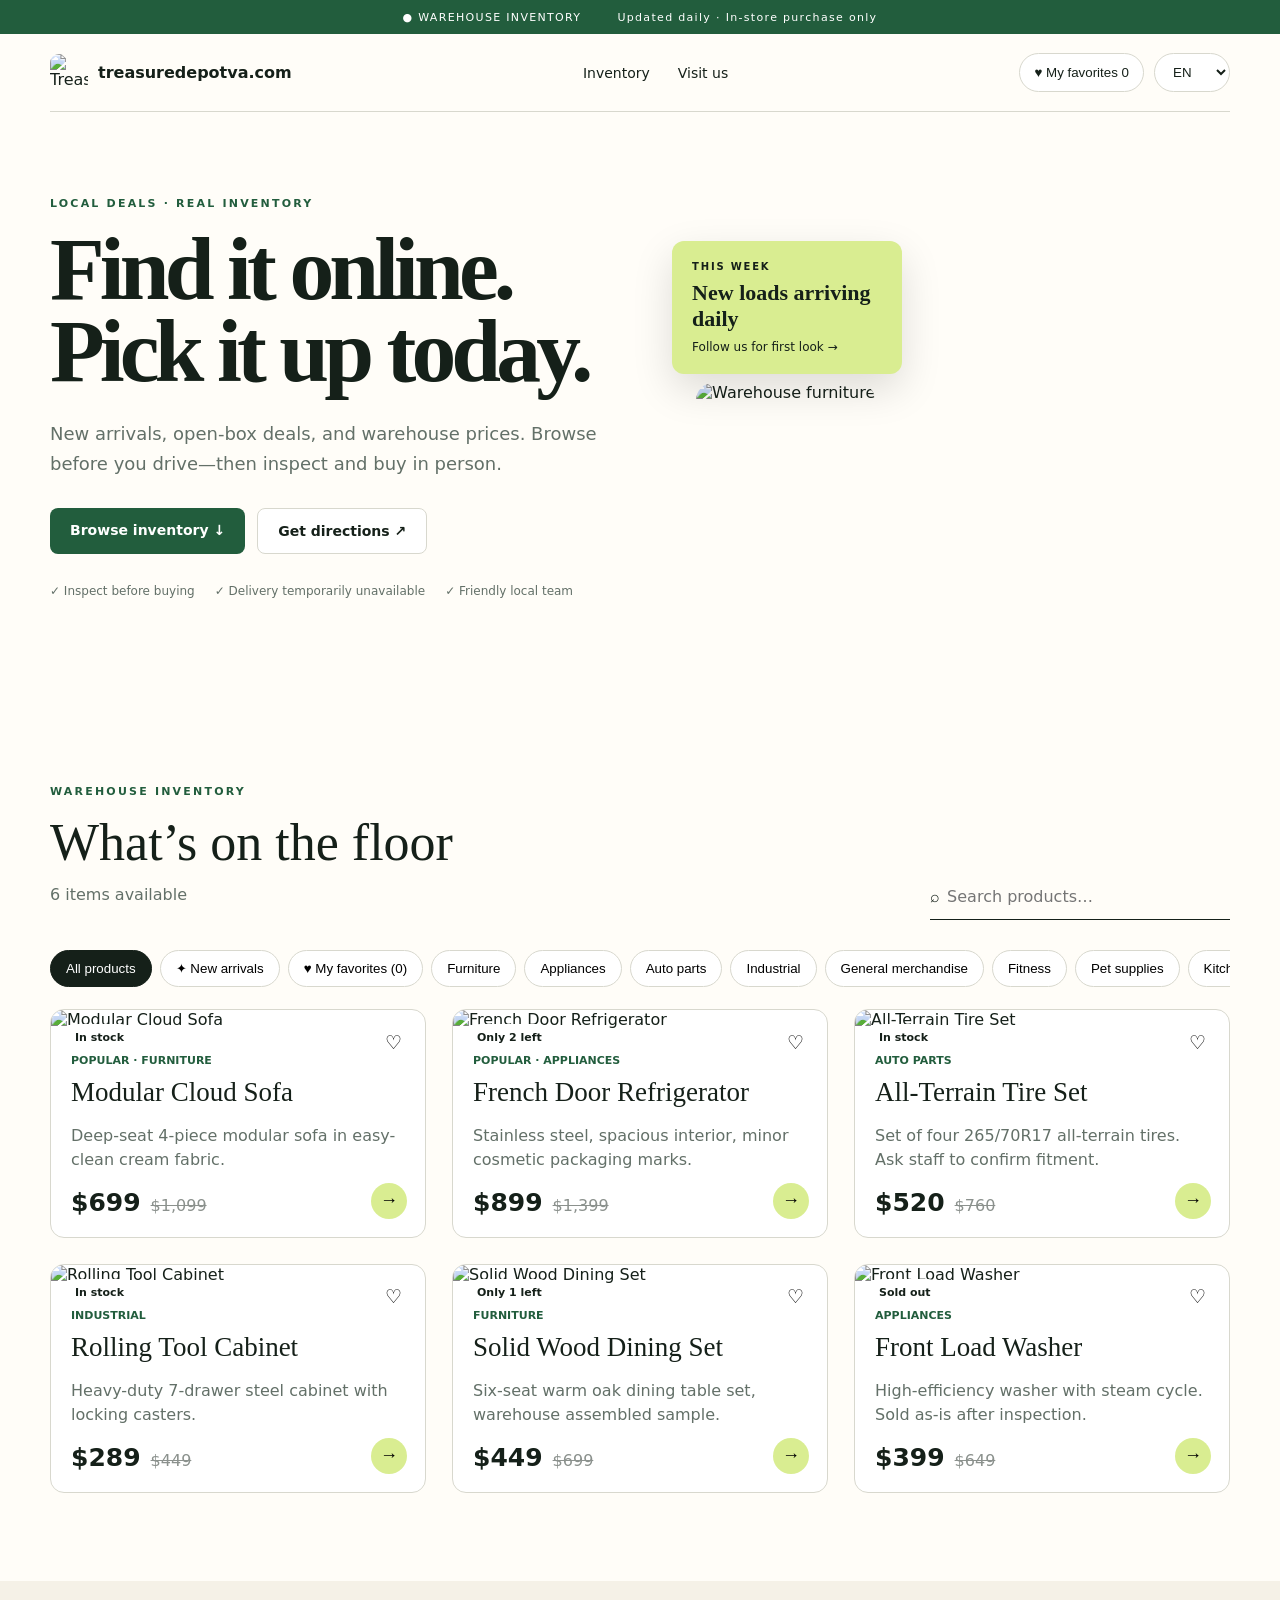
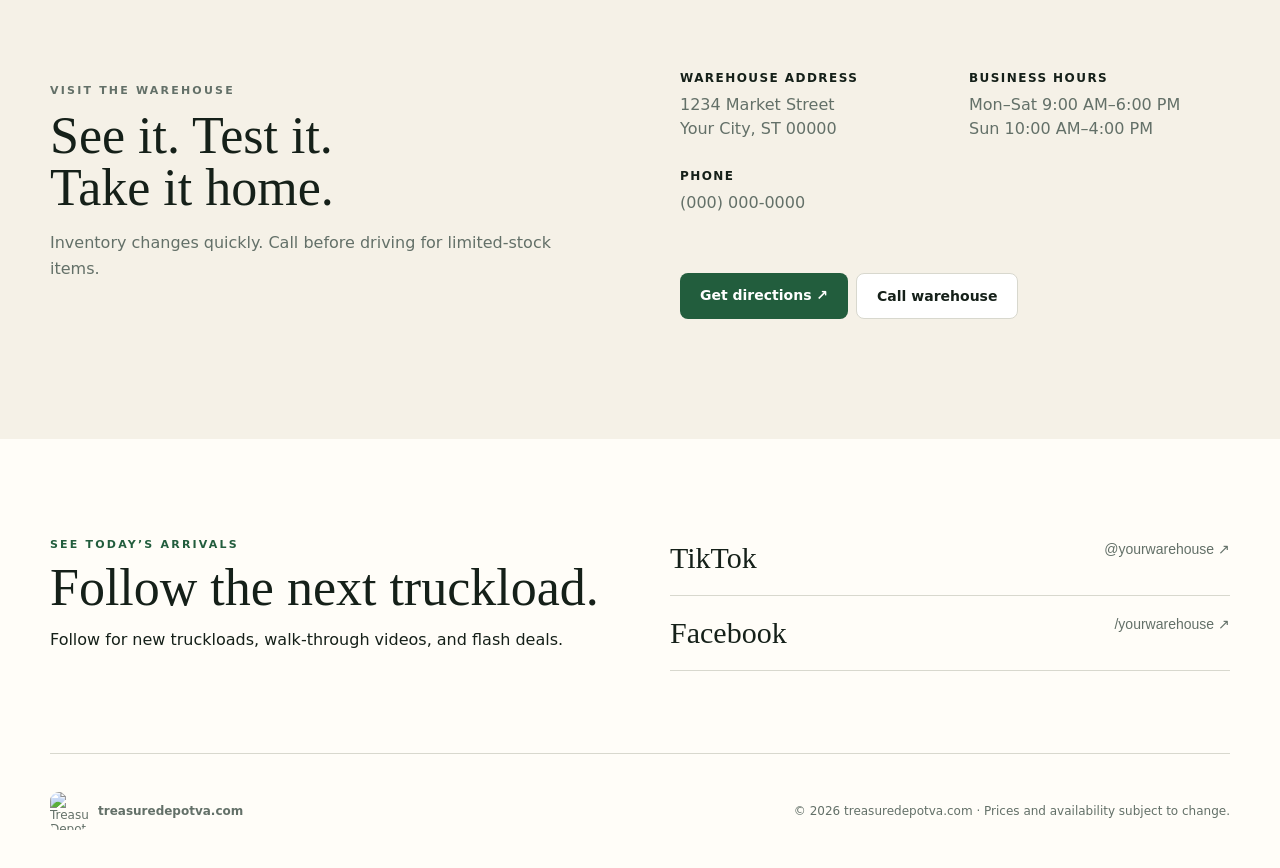
==== index.html @ 124e1758 "Launch Treasure Depot website" ====
<!doctype html>
<html lang="en">
<head>
  <meta charset="utf-8">
  <meta name="viewport" content="width=device-width,initial-scale=1">
  <meta name="description" content="Treasure Depot local warehouse deals and daily inventory.">
  <title>treasuredepotva.com | Local Warehouse Deals</title>
  <link rel="preconnect" href="https://images.unsplash.com">
  <link rel="stylesheet" href="styles.css">
</head>
<body id="top">
  <div class="topbar"><span>● WAREHOUSE INVENTORY</span><span>Updated daily · In-store purchase only</span></div>
  <header class="nav shell">
    <a class="brand" href="#top"><img src="https://treasure-depot-inventory.eloise-d.chatgpt.site/treasure-depot-icon.png" alt="Treasure Depot logo"><b>treasuredepotva.com</b></a>
    <nav><a href="#inventory">Inventory</a><a href="#visit">Visit us</a></nav>
    <div class="actions"><button id="favorites">♥ My favorites <span>0</span></button><select id="language" aria-label="Language / 语言 / Idioma"><option value="en">EN</option><option value="zh">中文</option><option value="es">ES</option></select></div>
  </header>

  <main>
    <section class="hero shell">
      <div class="hero-copy">
        <p class="eyebrow">LOCAL DEALS · REAL INVENTORY</p>
        <h1>Find it online.<br>Pick it up today.</h1>
        <p class="lead">New arrivals, open-box deals, and warehouse prices. Browse before you drive—then inspect and buy in person.</p>
        <div class="hero-links"><a class="button primary" href="#inventory">Browse inventory ↓</a><a class="button ghost" href="https://www.google.com/maps/search/?api=1&query=warehouse" target="_blank" rel="noreferrer">Get directions ↗</a></div>
        <div class="checks"><span>✓ Inspect before buying</span><span>✓ Delivery temporarily unavailable</span><span>✓ Friendly local team</span></div>
      </div>
      <div class="hero-image"><img src="https://images.unsplash.com/photo-1555041469-a586c61ea9bc?auto=format&fit=crop&w=1400&q=85" alt="Warehouse furniture"><div class="load-card"><b>THIS WEEK</b><strong>New loads arriving daily</strong><span>Follow us for first look →</span></div></div>
    </section>

    <section id="inventory" class="inventory shell">
      <p class="eyebrow">WAREHOUSE INVENTORY</p>
      <div class="section-heading"><div><h2>What’s on the floor</h2><p id="itemCount">6 items available</p></div><label class="search">⌕ <input id="search" placeholder="Search products…" aria-label="Search products"></label></div>
      <div class="filters" id="filters"></div>
      <div class="grid" id="productGrid"></div>
      <p class="empty" id="empty" hidden>No matching products. Try another search or category.</p>
    </section>

    <section id="visit" class="visit">
      <div class="shell visit-grid"><div><p class="eyebrow">VISIT THE WAREHOUSE</p><h2>See it. Test it.<br>Take it home.</h2><p>Inventory changes quickly. Call before driving for limited-stock items.</p></div><div class="details"><div><b>Warehouse address</b><span>1234 Market Street<br>Your City, ST 00000</span></div><div><b>Business hours</b><span>Mon–Sat 9:00 AM–6:00 PM<br>Sun 10:00 AM–4:00 PM</span></div><div><b>Phone</b><span>(000) 000-0000</span></div><div class="detail-actions"><a class="button primary" href="https://www.google.com/maps/search/?api=1&query=warehouse" target="_blank" rel="noreferrer">Get directions ↗</a><a class="button ghost" href="tel:+10000000000">Call warehouse</a></div></div></div>
    </section>

    <section class="social shell"><div><p class="eyebrow">SEE TODAY’S ARRIVALS</p><h2>Follow the next truckload.</h2><p>Follow for new truckloads, walk-through videos, and flash deals.</p></div><div><a href="https://www.tiktok.com" target="_blank" rel="noreferrer">TikTok <span>@yourwarehouse ↗</span></a><a href="https://www.facebook.com" target="_blank" rel="noreferrer">Facebook <span>/yourwarehouse ↗</span></a></div></section>
  </main>

  <footer class="shell"><a class="brand" href="#top"><img src="https://treasure-depot-inventory.eloise-d.chatgpt.site/treasure-depot-icon.png" alt="Treasure Depot logo"><b>treasuredepotva.com</b></a><p>© 2026 treasuredepotva.com · Prices and availability subject to change.</p></footer>

  <dialog id="productDialog"><button class="close" aria-label="Close">×</button><img id="dialogImage" alt=""><div><p class="eyebrow" id="dialogCategory"></p><h2 id="dialogTitle"></h2><p id="dialogDescription"></p><strong id="dialogPrice"></strong><p>Visit the warehouse to inspect this item and confirm availability before purchasing.</p></div></dialog>
  <script src="script.js"></script>
</body>
</html>
---- styles.css ----
:root{--ink:#152019;--green:#225d3d;--lime:#d9ed91;--cream:#f5f1e7;--paper:#fffdf8;--line:#d8d8ce;--muted:#637068;--orange:#d75c28}*{box-sizing:border-box}html{scroll-behavior:smooth}body{margin:0;background:var(--paper);color:var(--ink);font-family:Inter,ui-sans-serif,system-ui,-apple-system,BlinkMacSystemFont,"Segoe UI",sans-serif}.shell{width:min(1180px,calc(100% - 40px));margin:auto}.topbar{min-height:34px;background:var(--green);color:#fff;display:flex;justify-content:center;gap:36px;align-items:center;font-size:11px;letter-spacing:.12em}.nav{height:78px;display:flex;align-items:center;justify-content:space-between;border-bottom:1px solid var(--line)}.brand{display:flex;align-items:center;gap:10px;color:inherit;text-decoration:none}.brand img{width:38px;height:38px;border-radius:9px}.nav nav{display:flex;gap:28px}.nav nav a{color:inherit;text-decoration:none;font-size:14px}.actions{display:flex;gap:10px}.actions button,.actions select{border:1px solid var(--line);background:#fff;border-radius:999px;padding:10px 14px;color:var(--ink)}.hero{display:grid;grid-template-columns:1.05fr .95fr;gap:56px;padding:74px 0 88px;align-items:center}.eyebrow{font-size:11px;letter-spacing:.2em;font-weight:800;color:var(--green);text-transform:uppercase}.hero h1{font-family:Georgia,serif;font-size:clamp(54px,7vw,90px);line-height:.92;margin:18px 0 26px;letter-spacing:-.055em}.lead{max-width:600px;color:var(--muted);font-size:18px;line-height:1.65}.hero-links,.detail-actions{display:flex;gap:12px;margin:30px 0}.button{display:inline-block;text-decoration:none;padding:14px 20px;border-radius:8px;font-weight:750;font-size:14px}.primary{background:var(--green);color:white}.ghost{border:1px solid var(--line);color:var(--ink);background:white}.checks{display:flex;flex-wrap:wrap;gap:12px 20px;font-size:12px;color:var(--muted)}.hero-image{position:relative}.hero-image>img{width:100%;height:590px;object-fit:cover;border-radius:190px 190px 18px 18px}.load-card{position:absolute;left:-24px;bottom:28px;background:var(--lime);padding:20px;border-radius:12px;display:flex;flex-direction:column;width:230px;box-shadow:0 15px 40px #0002}.load-card b{font-size:10px;letter-spacing:.18em}.load-card strong{font-family:Georgia,serif;font-size:22px;margin:8px 0}.load-card span{font-size:12px}.inventory{padding:88px 0}.section-heading{display:flex;justify-content:space-between;gap:24px;align-items:end}.section-heading h2,.visit h2,.social h2{font:52px/1 Georgia,serif;margin:8px 0 12px}.section-heading p{color:var(--muted)}.search{border-bottom:1px solid var(--ink);padding:12px 0;width:300px}.search input{border:0;background:transparent;outline:0;width:90%;font:inherit}.filters{display:flex;gap:8px;overflow:auto;padding:30px 0 22px}.filters button{white-space:nowrap;border:1px solid var(--line);background:white;padding:10px 15px;border-radius:999px}.filters button.active{background:var(--ink);color:white;border-color:var(--ink)}.grid{display:grid;grid-template-columns:repeat(3,1fr);gap:26px}.card{border:1px solid var(--line);background:white;border-radius:14px;overflow:hidden;position:relative}.card img{width:100%;height:260px;object-fit:cover}.card-body{padding:20px}.card .tag{font-size:11px;color:var(--green);font-weight:800;text-transform:uppercase}.card h3{font:27px/1.1 Georgia,serif;margin:10px 0}.card p{color:var(--muted);line-height:1.5;min-height:48px}.price{display:flex;gap:10px;align-items:baseline}.price strong{font-size:25px}.price del{color:#8b918d}.stock{position:absolute;top:14px;left:14px;background:#fff;padding:7px 10px;border-radius:99px;font-size:11px;font-weight:750}.fav{position:absolute;right:14px;top:14px;border:0;border-radius:50%;background:#fff;width:36px;height:36px;font-size:19px}.fav.saved{background:var(--orange);color:#fff}.view{position:absolute;right:18px;bottom:18px;border:0;background:var(--lime);width:36px;height:36px;border-radius:50%;font-size:18px}.empty{text-align:center;padding:60px;color:var(--muted)}.visit{background:var(--cream);padding:90px 0}.visit-grid{display:grid;grid-template-columns:1fr 1fr;gap:80px}.visit p{color:var(--muted);line-height:1.6}.details{display:grid;grid-template-columns:1fr 1fr;gap:28px}.details div{display:flex;flex-direction:column;gap:8px}.details b{font-size:12px;text-transform:uppercase;letter-spacing:.12em}.details span{color:var(--muted);line-height:1.5}.details .detail-actions{grid-column:1/-1;flex-direction:row}.social{padding:82px 0;display:grid;grid-template-columns:1fr 1fr;gap:60px;align-items:center}.social>div:last-child{display:flex;flex-direction:column}.social a{font:30px Georgia,serif;color:var(--ink);text-decoration:none;padding:20px 0;border-bottom:1px solid var(--line);display:flex;justify-content:space-between}.social a span{font:14px Inter,sans-serif;color:var(--muted)}footer{border-top:1px solid var(--line);padding:38px 0;display:flex;align-items:center;justify-content:space-between;color:var(--muted);font-size:12px}dialog{width:min(760px,calc(100% - 30px));border:0;border-radius:18px;padding:0;box-shadow:0 30px 100px #0007;overflow:hidden;grid-template-columns:1fr 1fr}dialog[open]{display:grid}dialog::backdrop{background:#101712b8}dialog img{width:100%;height:100%;min-height:420px;object-fit:cover}dialog>div{padding:48px 34px}dialog h2{font:42px/1 Georgia,serif}dialog strong{font-size:30px;color:var(--green)}.close{position:absolute;right:14px;top:14px;border:0;border-radius:50%;width:36px;height:36px;font-size:24px}.card,.button,.filters button,.actions button,.view,.fav{transition:.2s ease}.card:hover{transform:translateY(-4px);box-shadow:0 12px 30px #16251b12}.button:hover,.filters button:hover{transform:translateY(-1px)}@media(max-width:850px){.nav nav{display:none}.hero{grid-template-columns:1fr;padding-top:50px}.hero-image>img{height:430px}.grid{grid-template-columns:repeat(2,1fr)}.visit-grid,.social{grid-template-columns:1fr}.section-heading{align-items:start;flex-direction:column}.search{width:100%}}@media(max-width:560px){.shell{width:min(100% - 24px,1180px)}.topbar{justify-content:space-between;padding:7px 12px;gap:8px}.topbar span:last-child{display:none}.nav{height:auto;padding:14px 0;flex-wrap:wrap;gap:12px}.brand b{font-size:14px}.actions button{font-size:0}.actions button span{font-size:13px}.hero{padding:44px 0 60px}.hero h1{font-size:54px}.hero-image>img{height:370px}.load-card{left:10px}.grid{grid-template-columns:1fr}.card img{height:240px}.visit,.inventory{padding:62px 0}.section-heading h2,.visit h2,.social h2{font-size:42px}.details{grid-template-columns:1fr}.details .detail-actions{flex-wrap:wrap}.social{padding:60px 0}footer{align-items:flex-start;gap:20px;flex-direction:column}dialog[open]{grid-template-columns:1fr}dialog img{min-height:220px;height:220px}dialog>div{padding:32px 24px}}
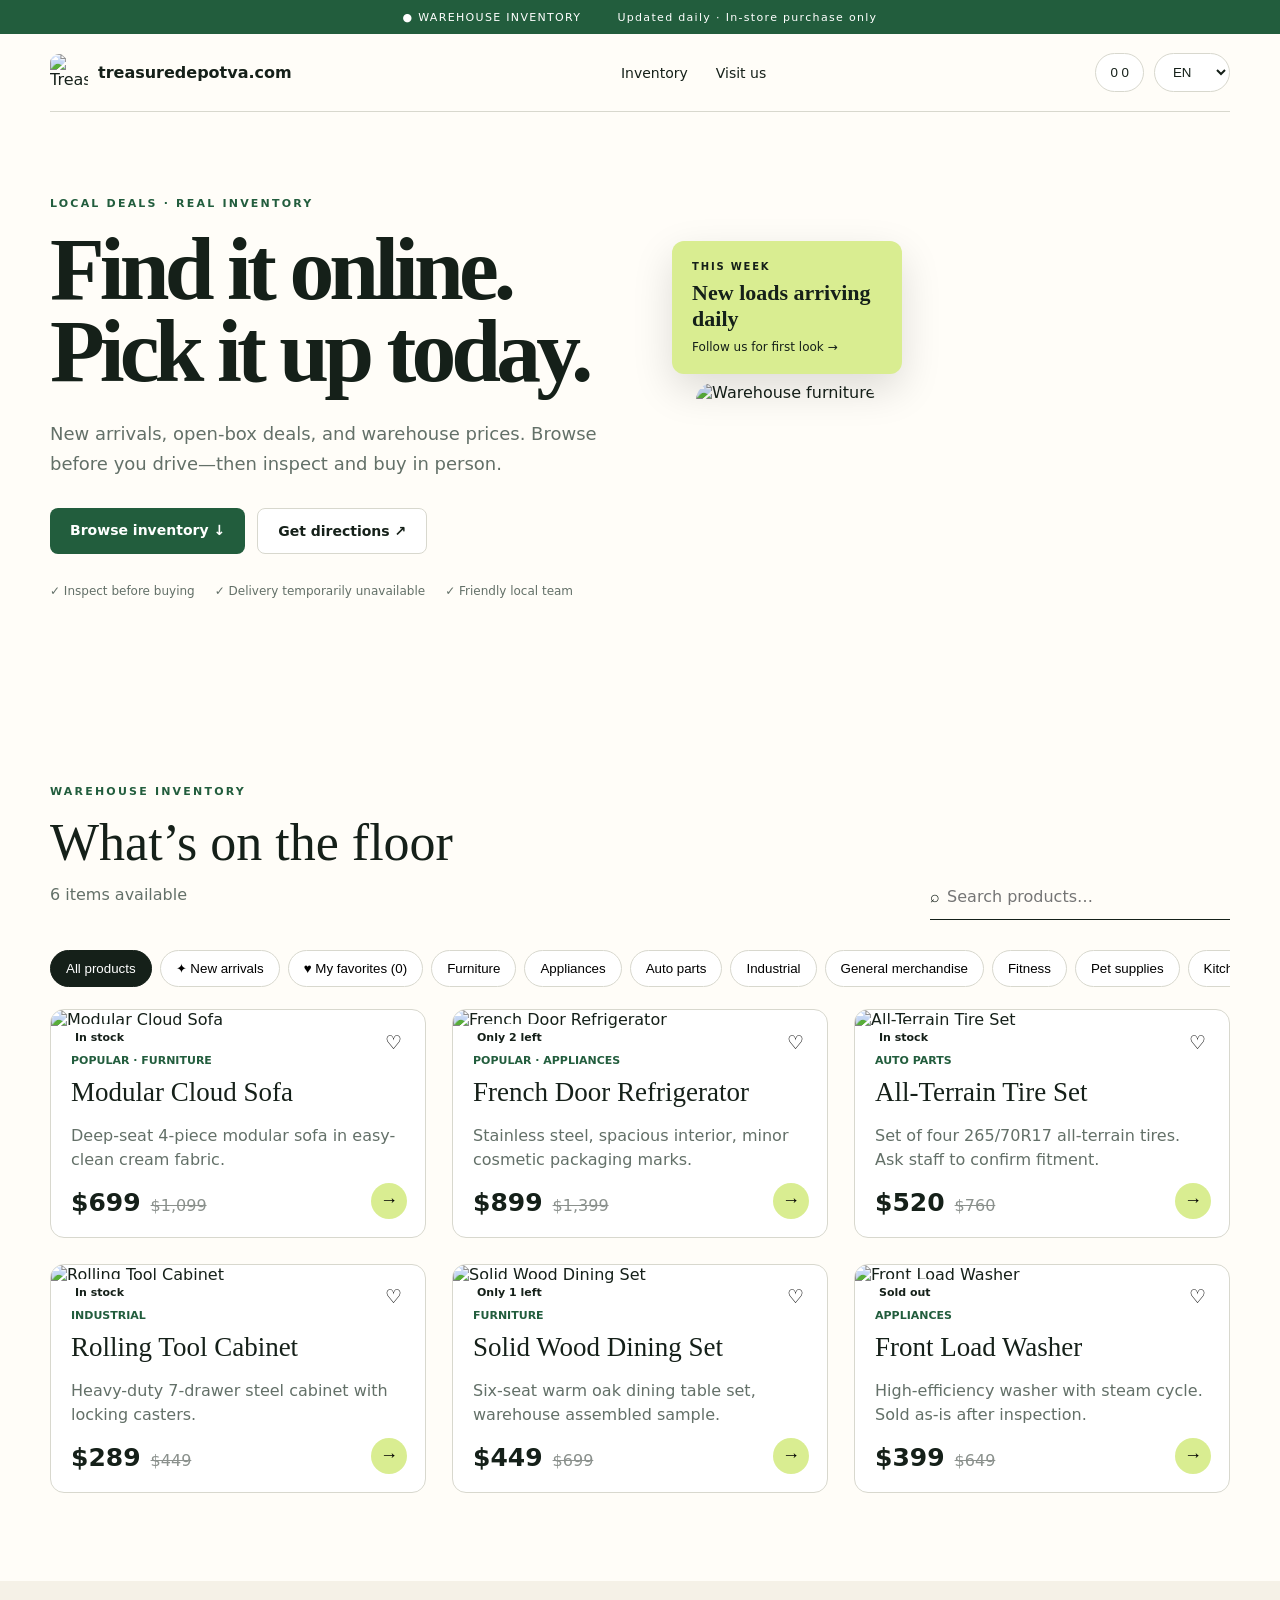
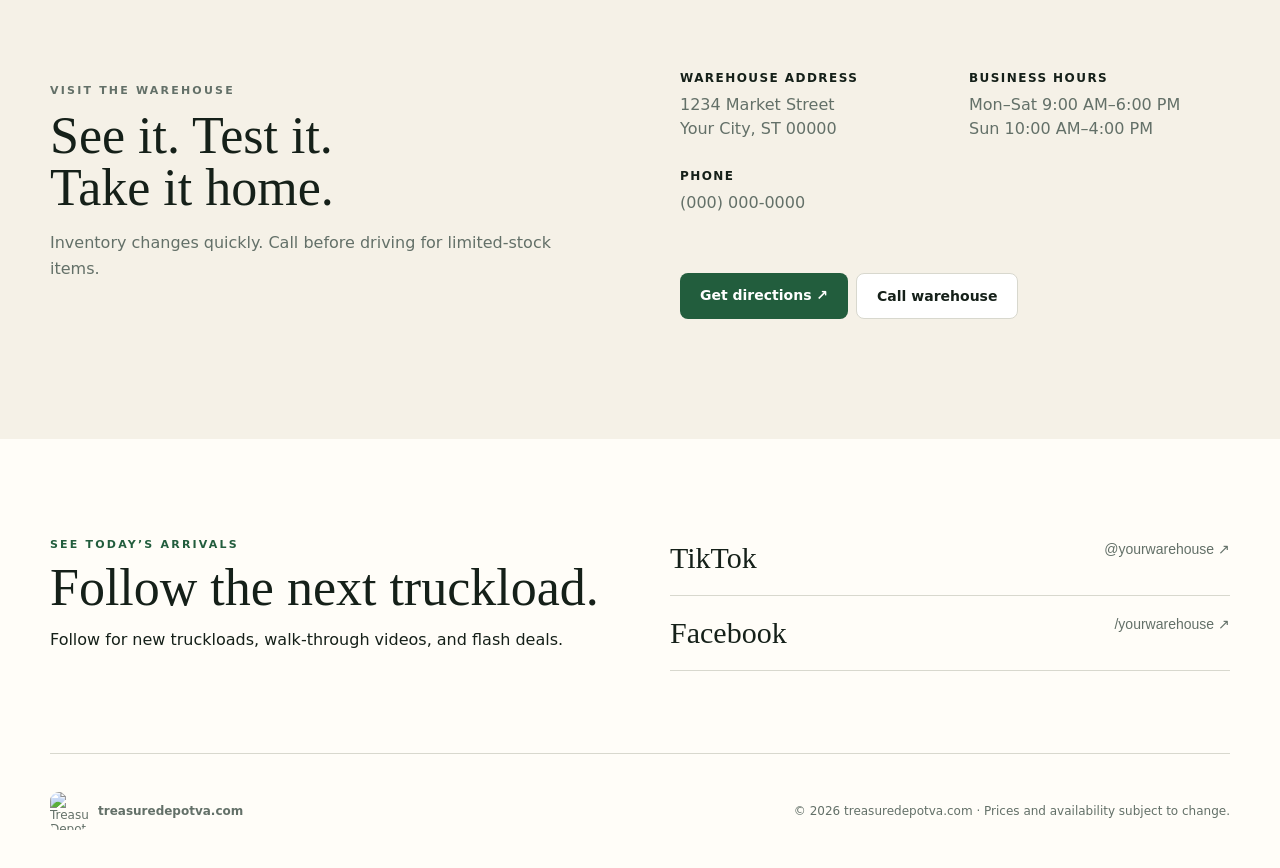
==== commit da567a56: "Update index.html" ====
--- a/index.html
+++ b/index.html
@@ -9,43 +9,44 @@
   <link rel="stylesheet" href="styles.css">
 </head>
 <body id="top">
-  <div class="topbar"><span>● WAREHOUSE INVENTORY</span><span>Updated daily · In-store purchase only</span></div>
+  <div class="topbar"><span data-i18n="topInventory">● WAREHOUSE INVENTORY</span><span data-i18n="topNotice">Updated daily · In-store purchase only</span></div>
   <header class="nav shell">
     <a class="brand" href="#top"><img src="https://treasure-depot-inventory.eloise-d.chatgpt.site/treasure-depot-icon.png" alt="Treasure Depot logo"><b>treasuredepotva.com</b></a>
-    <nav><a href="#inventory">Inventory</a><a href="#visit">Visit us</a></nav>
-    <div class="actions"><button id="favorites">♥ My favorites <span>0</span></button><select id="language" aria-label="Language / 语言 / Idioma"><option value="en">EN</option><option value="zh">中文</option><option value="es">ES</option></select></div>
+    <nav><a href="#inventory" data-i18n="navInventory">Inventory</a><a href="#visit" data-i18n="navVisit">Visit us</a></nav>
+    <div class="actions"><button id="favorites"><span data-i18n="favorites">♥ My favorites</span> <span class="favorite-count">0</span></button><select id="language" aria-label="Language / 语言 / Idioma"><option value="en">EN</option><option value="zh">中文</option><option value="es">ES</option></select></div>
   </header>
 
   <main>
     <section class="hero shell">
       <div class="hero-copy">
-        <p class="eyebrow">LOCAL DEALS · REAL INVENTORY</p>
-        <h1>Find it online.<br>Pick it up today.</h1>
-        <p class="lead">New arrivals, open-box deals, and warehouse prices. Browse before you drive—then inspect and buy in person.</p>
-        <div class="hero-links"><a class="button primary" href="#inventory">Browse inventory ↓</a><a class="button ghost" href="https://www.google.com/maps/search/?api=1&query=warehouse" target="_blank" rel="noreferrer">Get directions ↗</a></div>
-        <div class="checks"><span>✓ Inspect before buying</span><span>✓ Delivery temporarily unavailable</span><span>✓ Friendly local team</span></div>
+        <p class="eyebrow" data-i18n="heroEyebrow">LOCAL DEALS · REAL INVENTORY</p>
+        <h1 data-i18n-html="heroTitle">Find it online.<br>Pick it up today.</h1>
+        <p class="lead" data-i18n="heroLead">New arrivals, open-box deals, and warehouse prices. Browse before you drive—then inspect and buy in person.</p>
+        <div class="hero-links"><a class="button primary" href="#inventory" data-i18n="browse">Browse inventory ↓</a><a class="button ghost" href="https://www.google.com/maps/search/?api=1&query=warehouse" target="_blank" rel="noreferrer" data-i18n="directions">Get directions ↗</a></div>
+        <div class="checks"><span data-i18n="checkInspect">✓ Inspect before buying</span><span data-i18n="checkDelivery">✓ Delivery temporarily unavailable</span><span data-i18n="checkTeam">✓ Friendly local team</span></div>
       </div>
-      <div class="hero-image"><img src="https://images.unsplash.com/photo-1555041469-a586c61ea9bc?auto=format&fit=crop&w=1400&q=85" alt="Warehouse furniture"><div class="load-card"><b>THIS WEEK</b><strong>New loads arriving daily</strong><span>Follow us for first look →</span></div></div>
+      <div class="hero-image"><img src="https://images.unsplash.com/photo-1555041469-a586c61ea9bc?auto=format&fit=crop&w=1400&q=85" alt="Warehouse furniture"><div class="load-card"><b data-i18n="thisWeek">THIS WEEK</b><strong data-i18n="newLoads">New loads arriving daily</strong><span data-i18n="followFirst">Follow us for first look →</span></div></div>
     </section>
 
     <section id="inventory" class="inventory shell">
-      <p class="eyebrow">WAREHOUSE INVENTORY</p>
-      <div class="section-heading"><div><h2>What’s on the floor</h2><p id="itemCount">6 items available</p></div><label class="search">⌕ <input id="search" placeholder="Search products…" aria-label="Search products"></label></div>
+      <p class="eyebrow" data-i18n="inventoryEyebrow">WAREHOUSE INVENTORY</p>
+      <div class="section-heading"><div><h2 data-i18n="floorTitle">What’s on the floor</h2><p id="itemCount">6 items available</p></div><label class="search">⌕ <input id="search" placeholder="Search products…" aria-label="Search products"></label></div>
       <div class="filters" id="filters"></div>
       <div class="grid" id="productGrid"></div>
-      <p class="empty" id="empty" hidden>No matching products. Try another search or category.</p>
+      <p class="empty" id="empty" hidden data-i18n="empty">No matching products. Try another search or category.</p>
     </section>
 
     <section id="visit" class="visit">
-      <div class="shell visit-grid"><div><p class="eyebrow">VISIT THE WAREHOUSE</p><h2>See it. Test it.<br>Take it home.</h2><p>Inventory changes quickly. Call before driving for limited-stock items.</p></div><div class="details"><div><b>Warehouse address</b><span>1234 Market Street<br>Your City, ST 00000</span></div><div><b>Business hours</b><span>Mon–Sat 9:00 AM–6:00 PM<br>Sun 10:00 AM–4:00 PM</span></div><div><b>Phone</b><span>(000) 000-0000</span></div><div class="detail-actions"><a class="button primary" href="https://www.google.com/maps/search/?api=1&query=warehouse" target="_blank" rel="noreferrer">Get directions ↗</a><a class="button ghost" href="tel:+10000000000">Call warehouse</a></div></div></div>
+      <div class="shell visit-grid"><div><p class="eyebrow" data-i18n="visitEyebrow">VISIT THE WAREHOUSE</p><h2 data-i18n-html="visitTitle">See it. Test it.<br>Take it home.</h2><p data-i18n="visitLead">Inventory changes quickly. Call before driving for limited-stock items.</p></div><div class="details"><div><b data-i18n="addressLabel">Warehouse address</b><span>1234 Market Street<br>Your City, ST 00000</span></div><div><b data-i18n="hoursLabel">Business hours</b><span data-i18n-html="hoursValue">Mon–Sat 9:00 AM–6:00 PM<br>Sun 10:00 AM–4:00 PM</span></div><div><b data-i18n="phoneLabel">Phone</b><span>(000) 000-0000</span></div><div class="detail-actions"><a class="button primary" href="https://www.google.com/maps/search/?api=1&query=warehouse" target="_blank" rel="noreferrer" data-i18n="directions">Get directions ↗</a><a class="button ghost" href="tel:+10000000000" data-i18n="callWarehouse">Call warehouse</a></div></div></div>
     </section>
 
-    <section class="social shell"><div><p class="eyebrow">SEE TODAY’S ARRIVALS</p><h2>Follow the next truckload.</h2><p>Follow for new truckloads, walk-through videos, and flash deals.</p></div><div><a href="https://www.tiktok.com" target="_blank" rel="noreferrer">TikTok <span>@yourwarehouse ↗</span></a><a href="https://www.facebook.com" target="_blank" rel="noreferrer">Facebook <span>/yourwarehouse ↗</span></a></div></section>
+    <section class="social shell"><div><p class="eyebrow" data-i18n="socialEyebrow">SEE TODAY’S ARRIVALS</p><h2 data-i18n="socialTitle">Follow the next truckload.</h2><p data-i18n="socialLead">Follow for new truckloads, walk-through videos, and flash deals.</p></div><div><a href="https://www.tiktok.com" target="_blank" rel="noreferrer">TikTok <span>@yourwarehouse ↗</span></a><a href="https://www.facebook.com" target="_blank" rel="noreferrer">Facebook <span>/yourwarehouse ↗</span></a></div></section>
   </main>
 
-  <footer class="shell"><a class="brand" href="#top"><img src="https://treasure-depot-inventory.eloise-d.chatgpt.site/treasure-depot-icon.png" alt="Treasure Depot logo"><b>treasuredepotva.com</b></a><p>© 2026 treasuredepotva.com · Prices and availability subject to change.</p></footer>
+  <footer class="shell"><a class="brand" href="#top"><img src="https://treasure-depot-inventory.eloise-d.chatgpt.site/treasure-depot-icon.png" alt="Treasure Depot logo"><b>treasuredepotva.com</b></a><p data-i18n="footer">© 2026 treasuredepotva.com · Prices and availability subject to change.</p></footer>
 
-  <dialog id="productDialog"><button class="close" aria-label="Close">×</button><img id="dialogImage" alt=""><div><p class="eyebrow" id="dialogCategory"></p><h2 id="dialogTitle"></h2><p id="dialogDescription"></p><strong id="dialogPrice"></strong><p>Visit the warehouse to inspect this item and confirm availability before purchasing.</p></div></dialog>
+  <dialog id="productDialog"><button class="close" aria-label="Close">×</button><img id="dialogImage" alt=""><div><p class="eyebrow" id="dialogCategory"></p><h2 id="dialogTitle"></h2><p id="dialogDescription"></p><strong id="dialogPrice"></strong><p data-i18n="dialogNotice">Visit the warehouse to inspect this item and confirm availability before purchasing.</p></div></dialog>
+  <script src="config.js"></script>
   <script src="script.js"></script>
 </body>
 </html>
